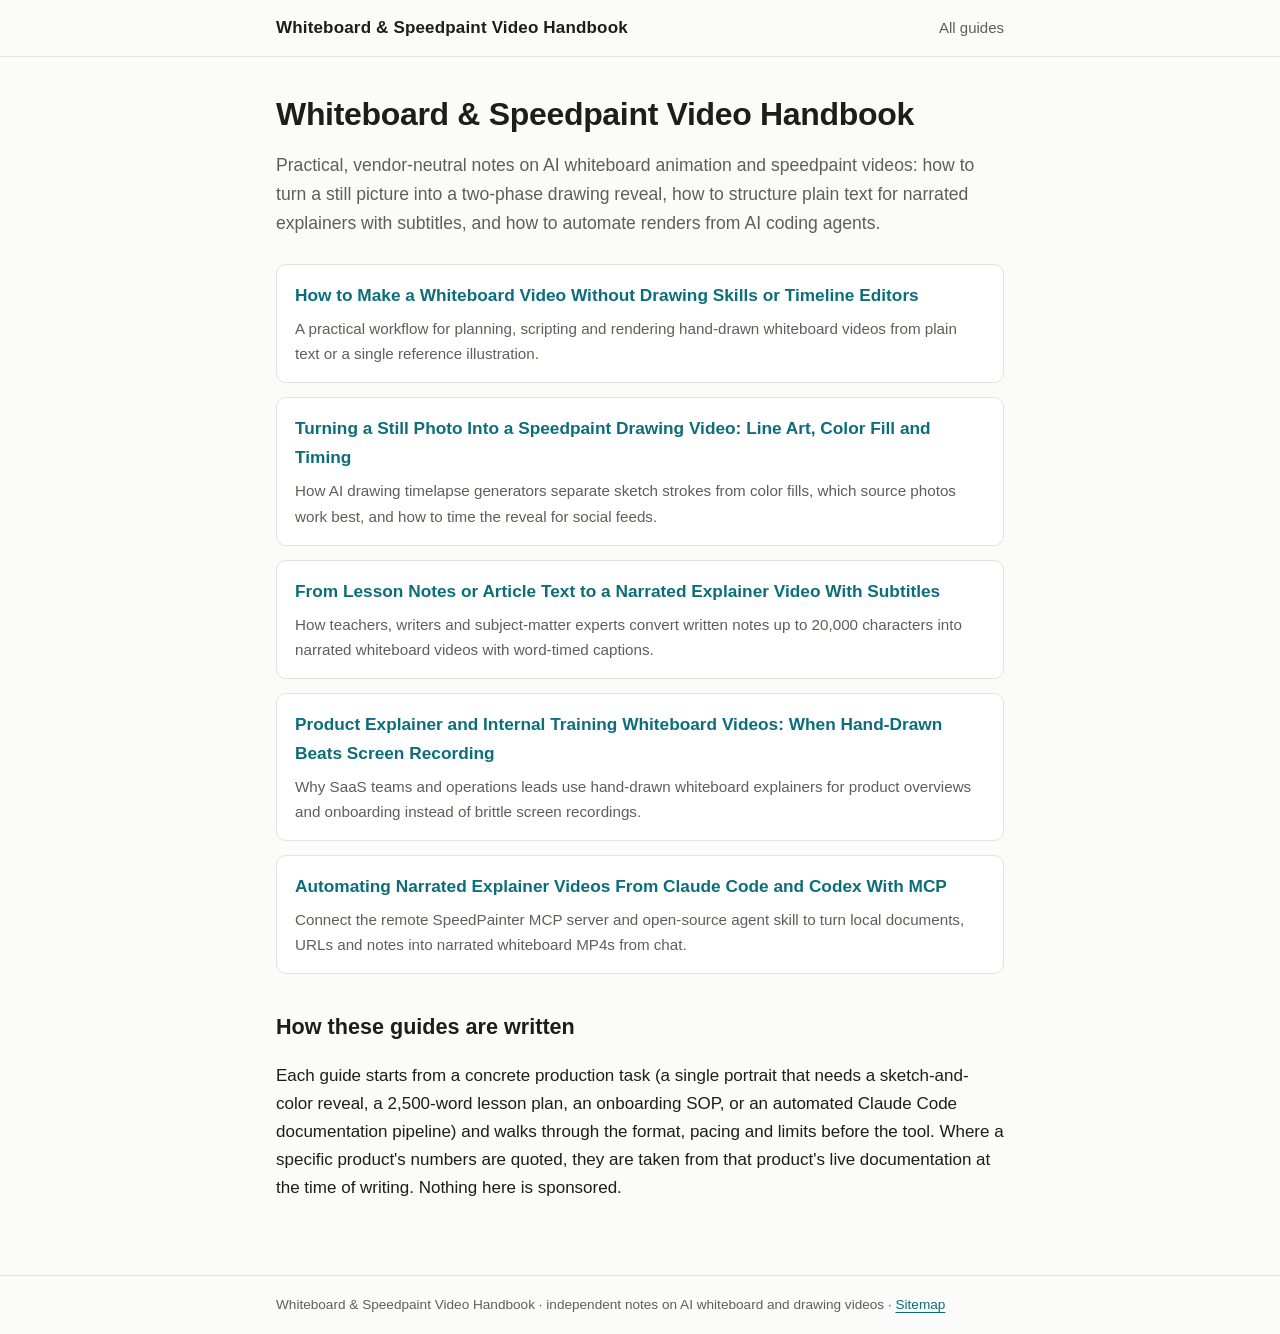
==== index.html @ c92f27d4 "Initial publish: Whiteboard & Speedpaint Video Handbook" ====
<!doctype html>
<html lang="en">
<head>
<meta charset="utf-8">
<meta name="viewport" content="width=device-width,initial-scale=1">
<title>Whiteboard & Speedpaint Video Handbook: practical AI whiteboard and drawing video guides</title>
<meta name="description" content="Vendor-neutral guides on making whiteboard videos, converting photos to speedpaint drawing timelapses, turning text into narrated explainers, product/training videos and MCP automation.">
<link rel="canonical" href="https://arkyu2077.github.io/whiteboard-video-guide/">
<meta property="og:title" content="Whiteboard & Speedpaint Video Handbook: practical AI whiteboard and drawing video guides">
<meta property="og:description" content="Vendor-neutral guides on making whiteboard videos, converting photos to speedpaint drawing timelapses, turning text into narrated explainers, product/training videos and MCP automation.">
<meta property="og:type" content="website">
<meta property="og:url" content="https://arkyu2077.github.io/whiteboard-video-guide/">

<link rel="stylesheet" href="style.css">
</head>
<body>
<header><div class="wrap"><a class="brand" href="index.html">Whiteboard & Speedpaint Video Handbook</a><nav><a href="index.html">All guides</a></nav></div></header>
<main><div class="wrap">
<h1>Whiteboard & Speedpaint Video Handbook</h1>
<p class="lead">Practical, vendor-neutral notes on AI whiteboard animation and speedpaint videos: how to turn a still picture into a two-phase drawing reveal, how to structure plain text for narrated explainers with subtitles, and how to automate renders from AI coding agents.</p>
<ul class="cards"><li><a href="how-to-make-whiteboard-video.html">How to Make a Whiteboard Video Without Drawing Skills or Timeline Editors</a><p>A practical workflow for planning, scripting and rendering hand-drawn whiteboard videos from plain text or a single reference illustration.</p></li><li><a href="photo-to-speedpaint-drawing-video.html">Turning a Still Photo Into a Speedpaint Drawing Video: Line Art, Color Fill and Timing</a><p>How AI drawing timelapse generators separate sketch strokes from color fills, which source photos work best, and how to time the reveal for social feeds.</p></li><li><a href="text-to-narrated-explainer-video.html">From Lesson Notes or Article Text to a Narrated Explainer Video With Subtitles</a><p>How teachers, writers and subject-matter experts convert written notes up to 20,000 characters into narrated whiteboard videos with word-timed captions.</p></li><li><a href="product-demo-and-training-whiteboard-videos.html">Product Explainer and Internal Training Whiteboard Videos: When Hand-Drawn Beats Screen Recording</a><p>Why SaaS teams and operations leads use hand-drawn whiteboard explainers for product overviews and onboarding instead of brittle screen recordings.</p></li><li><a href="automate-explainer-videos-with-claude-mcp.html">Automating Narrated Explainer Videos From Claude Code and Codex With MCP</a><p>Connect the remote SpeedPainter MCP server and open-source agent skill to turn local documents, URLs and notes into narrated whiteboard MP4s from chat.</p></li></ul>
<h2>How these guides are written</h2>
<p>Each guide starts from a concrete production task (a single portrait that needs a sketch-and-color reveal, a 2,500-word lesson plan, an onboarding SOP, or an automated Claude Code documentation pipeline) and walks through the format, pacing and limits before the tool. Where a specific product's numbers are quoted, they are taken from that product's live documentation at the time of writing. Nothing here is sponsored.</p>

</div></main>
<footer><div class="wrap">Whiteboard & Speedpaint Video Handbook · independent notes on AI whiteboard and drawing videos · <a href="sitemap.xml">Sitemap</a></div></footer>
</body>
</html>
---- style.css ----
:root{--bg:#fbfbf9;--fg:#1d1d1b;--muted:#5f5f58;--accent:#0b6e7a;--line:#e3e2dc;--card:#fff}
@media (prefers-color-scheme:dark){:root{--bg:#141413;--fg:#ecebe6;--muted:#a7a69e;--accent:#5cc3cf;--line:#2c2c2a;--card:#1c1c1b}}
*{box-sizing:border-box}html{-webkit-text-size-adjust:100%}
body{margin:0;background:var(--bg);color:var(--fg);font:17px/1.65 -apple-system,BlinkMacSystemFont,"Segoe UI",Roboto,Helvetica,Arial,sans-serif}
a{color:var(--accent);text-decoration:underline;text-underline-offset:3px}
header{border-bottom:1px solid var(--line)}
.wrap{max-width:760px;margin:0 auto;padding:0 16px}
header .wrap{display:flex;align-items:center;justify-content:space-between;gap:16px;padding:14px 16px;flex-wrap:wrap}
.brand{font-weight:700;text-decoration:none;color:var(--fg);letter-spacing:.01em}
nav a{color:var(--muted);text-decoration:none;margin-left:14px;font-size:15px}
nav a:hover{color:var(--accent)}
main{padding:32px 0 56px}
h1{font-size:2rem;line-height:1.2;margin:.2em 0 .4em;letter-spacing:-.01em}
h2{font-size:1.35rem;margin:1.6em 0 .5em}
.meta{color:var(--muted);font-size:.9rem;margin-bottom:1.4em}
.lead{font-size:1.1rem;color:var(--muted)}
figure{margin:1.6em 0}figure img{width:100%;height:auto;border-radius:8px;border:1px solid var(--line);display:block}
figcaption{color:var(--muted);font-size:.85rem;margin-top:.5em}
table{border-collapse:collapse;width:100%;margin:1em 0;font-size:.95rem}
th,td{border:1px solid var(--line);padding:8px 10px;text-align:left;vertical-align:top}
th{background:var(--card)}
code{background:var(--card);border:1px solid var(--line);border-radius:4px;padding:1px 5px;font-size:.9em}
ul,ol{padding-left:1.3em}li{margin:.35em 0}
.cards{list-style:none;padding:0;margin:1.5em 0;display:grid;gap:14px}
.cards li{border:1px solid var(--line);border-radius:10px;padding:16px 18px;background:var(--card);margin:0}
.cards a{font-weight:600;text-decoration:none;font-size:1.08rem}
.cards p{margin:.4em 0 0;color:var(--muted);font-size:.95rem}
footer{border-top:1px solid var(--line);color:var(--muted);font-size:.85rem}
footer .wrap{padding:18px 16px}
@media (max-width:480px){h1{font-size:1.55rem}body{font-size:16px}}
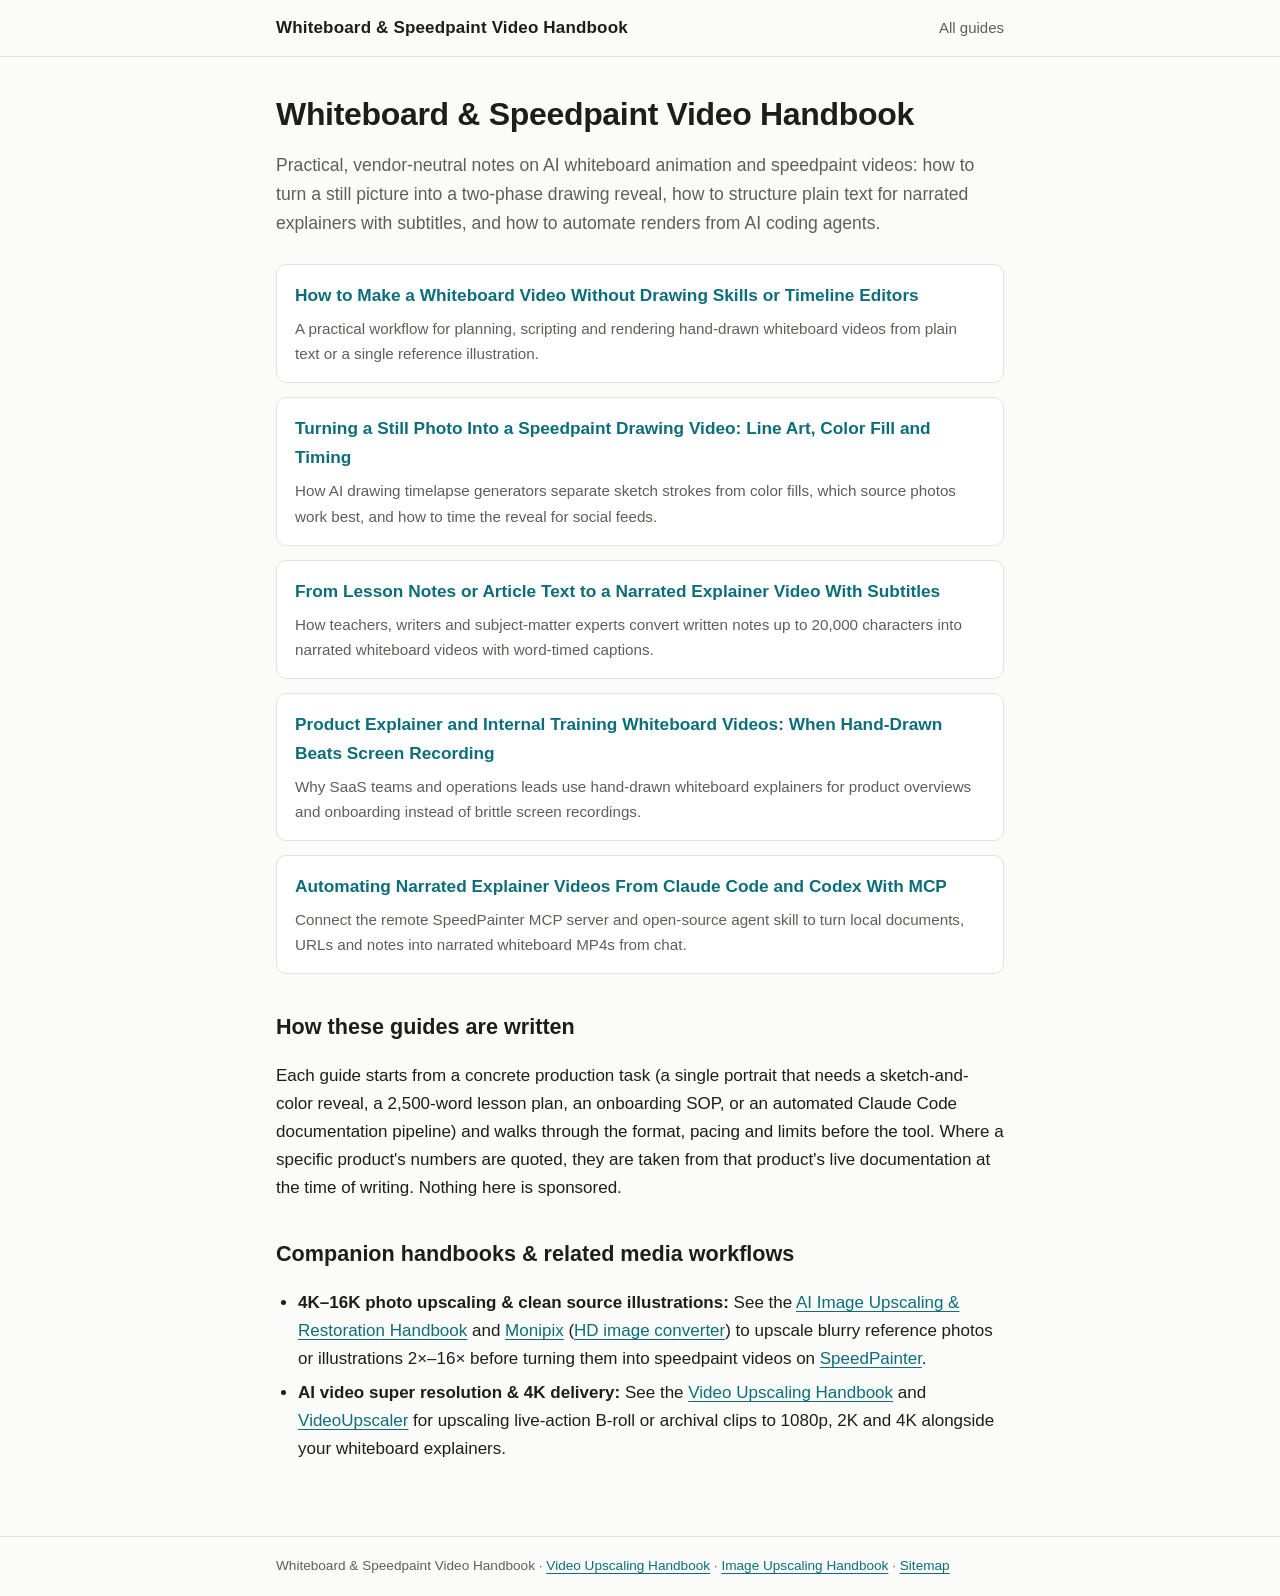
==== commit df62fcbf: "Add cross-links to companion handbooks and related media workflows" ====
--- a/index.html
+++ b/index.html
@@ -22,7 +22,13 @@
 <h2>How these guides are written</h2>
 <p>Each guide starts from a concrete production task (a single portrait that needs a sketch-and-color reveal, a 2,500-word lesson plan, an onboarding SOP, or an automated Claude Code documentation pipeline) and walks through the format, pacing and limits before the tool. Where a specific product's numbers are quoted, they are taken from that product's live documentation at the time of writing. Nothing here is sponsored.</p>
 
+<h2>Companion handbooks &amp; related media workflows</h2>
+<ul>
+<li><strong>4K–16K photo upscaling &amp; clean source illustrations:</strong> See the <a href="https://arkyu2077.github.io/image-upscaling-guide/">AI Image Upscaling &amp; Restoration Handbook</a> and <a href="https://monipix.com">Monipix</a> (<a href="https://monipix.com/tools/hd-image-converter">HD image converter</a>) to upscale blurry reference photos or illustrations 2×–16× before turning them into speedpaint videos on <a href="https://www.speedpainter.org">SpeedPainter</a>.</li>
+<li><strong>AI video super resolution &amp; 4K delivery:</strong> See the <a href="https://arkyu2077.github.io/video-upscaling-guide/">Video Upscaling Handbook</a> and <a href="https://videoupscaler.co">VideoUpscaler</a> for upscaling live-action B-roll or archival clips to 1080p, 2K and 4K alongside your whiteboard explainers.</li>
+</ul>
+
 </div></main>
-<footer><div class="wrap">Whiteboard & Speedpaint Video Handbook · independent notes on AI whiteboard and drawing videos · <a href="sitemap.xml">Sitemap</a></div></footer>
+<footer><div class="wrap">Whiteboard &amp; Speedpaint Video Handbook · <a href="https://arkyu2077.github.io/video-upscaling-guide/">Video Upscaling Handbook</a> · <a href="https://arkyu2077.github.io/image-upscaling-guide/">Image Upscaling Handbook</a> · <a href="sitemap.xml">Sitemap</a></div></footer>
 </body>
 </html>
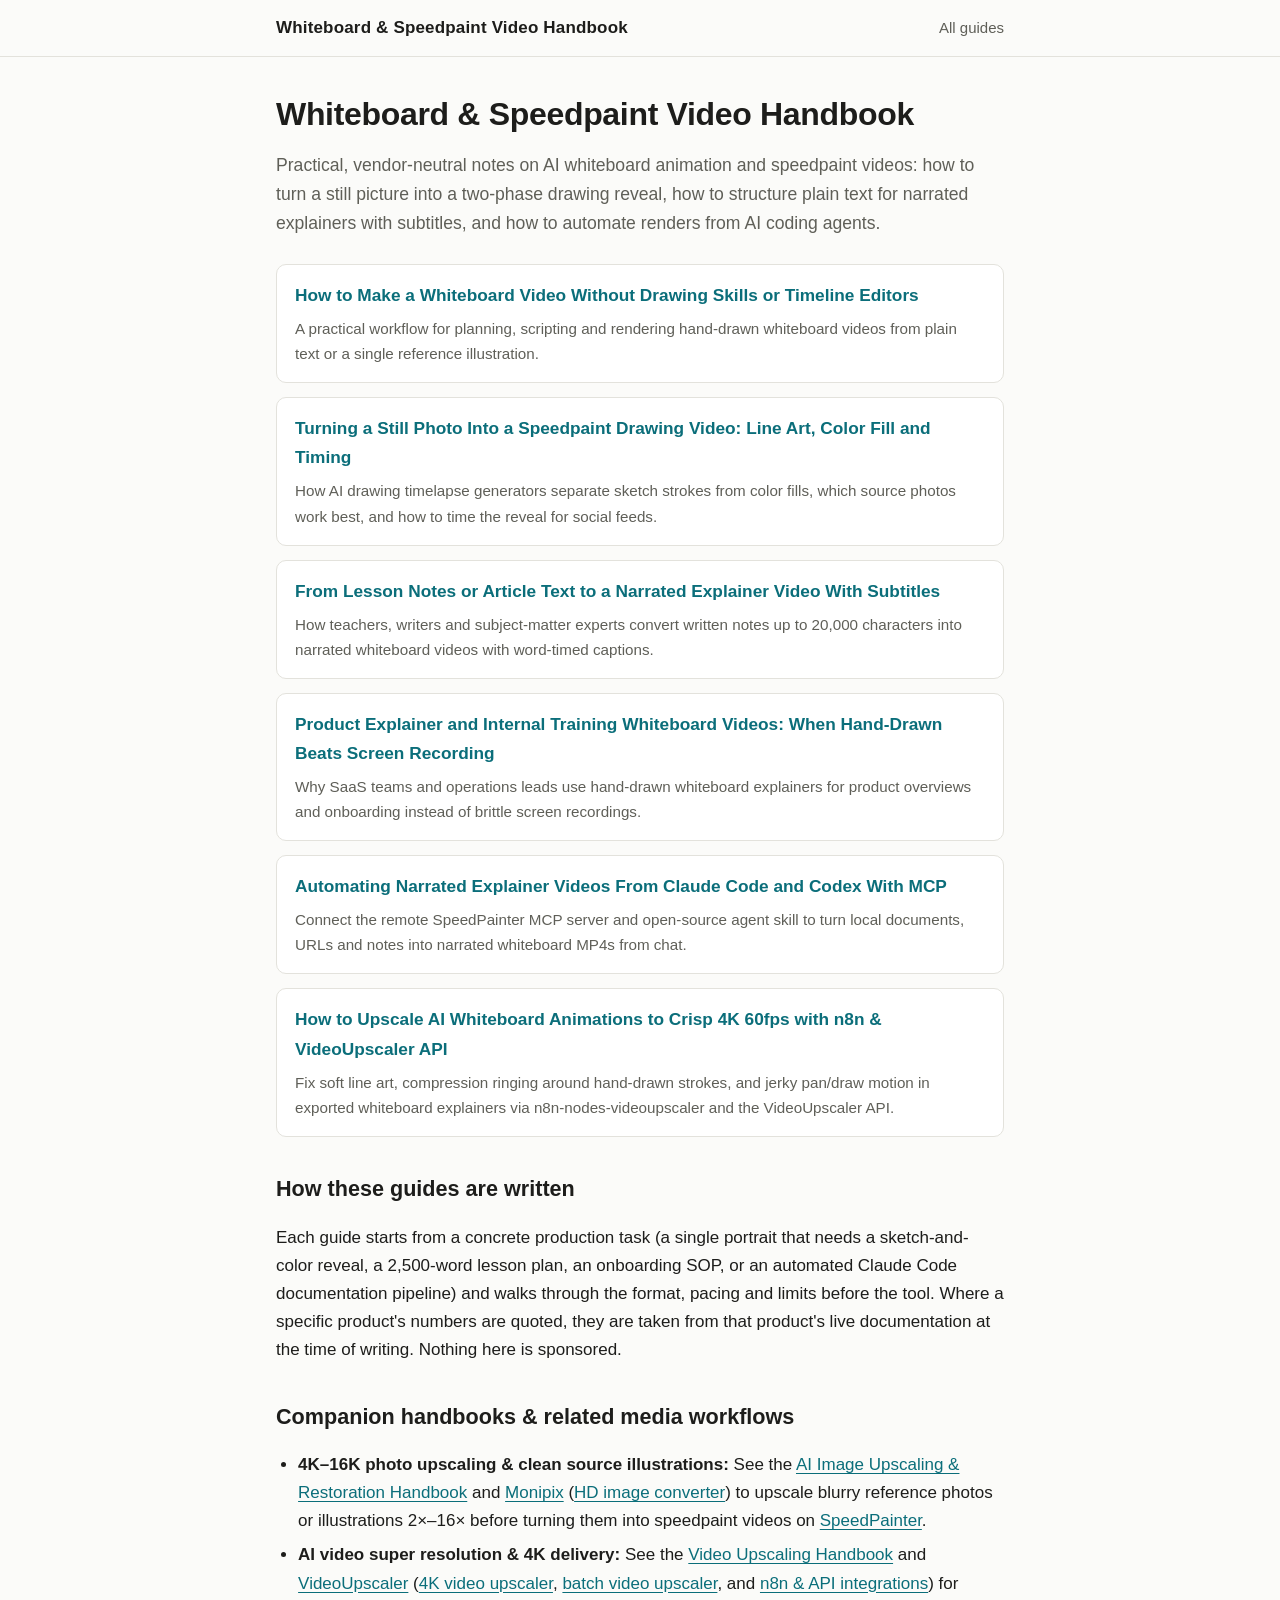
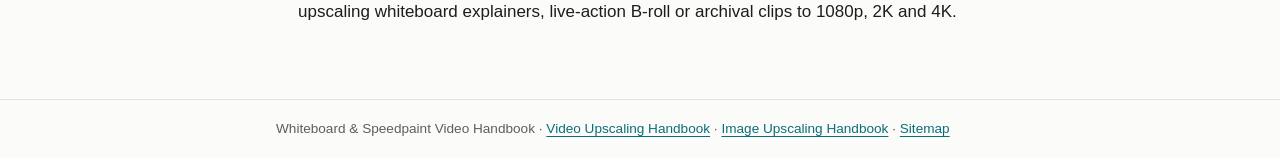
==== commit c46a0f45: "Add guide on upscaling AI whiteboard animations to 4K 60fps with n8n and VideoUpscaler API" ====
--- a/index.html
+++ b/index.html
@@ -18,14 +18,14 @@
 <main><div class="wrap">
 <h1>Whiteboard & Speedpaint Video Handbook</h1>
 <p class="lead">Practical, vendor-neutral notes on AI whiteboard animation and speedpaint videos: how to turn a still picture into a two-phase drawing reveal, how to structure plain text for narrated explainers with subtitles, and how to automate renders from AI coding agents.</p>
-<ul class="cards"><li><a href="how-to-make-whiteboard-video.html">How to Make a Whiteboard Video Without Drawing Skills or Timeline Editors</a><p>A practical workflow for planning, scripting and rendering hand-drawn whiteboard videos from plain text or a single reference illustration.</p></li><li><a href="photo-to-speedpaint-drawing-video.html">Turning a Still Photo Into a Speedpaint Drawing Video: Line Art, Color Fill and Timing</a><p>How AI drawing timelapse generators separate sketch strokes from color fills, which source photos work best, and how to time the reveal for social feeds.</p></li><li><a href="text-to-narrated-explainer-video.html">From Lesson Notes or Article Text to a Narrated Explainer Video With Subtitles</a><p>How teachers, writers and subject-matter experts convert written notes up to 20,000 characters into narrated whiteboard videos with word-timed captions.</p></li><li><a href="product-demo-and-training-whiteboard-videos.html">Product Explainer and Internal Training Whiteboard Videos: When Hand-Drawn Beats Screen Recording</a><p>Why SaaS teams and operations leads use hand-drawn whiteboard explainers for product overviews and onboarding instead of brittle screen recordings.</p></li><li><a href="automate-explainer-videos-with-claude-mcp.html">Automating Narrated Explainer Videos From Claude Code and Codex With MCP</a><p>Connect the remote SpeedPainter MCP server and open-source agent skill to turn local documents, URLs and notes into narrated whiteboard MP4s from chat.</p></li></ul>
+<ul class="cards"><li><a href="how-to-make-whiteboard-video.html">How to Make a Whiteboard Video Without Drawing Skills or Timeline Editors</a><p>A practical workflow for planning, scripting and rendering hand-drawn whiteboard videos from plain text or a single reference illustration.</p></li><li><a href="photo-to-speedpaint-drawing-video.html">Turning a Still Photo Into a Speedpaint Drawing Video: Line Art, Color Fill and Timing</a><p>How AI drawing timelapse generators separate sketch strokes from color fills, which source photos work best, and how to time the reveal for social feeds.</p></li><li><a href="text-to-narrated-explainer-video.html">From Lesson Notes or Article Text to a Narrated Explainer Video With Subtitles</a><p>How teachers, writers and subject-matter experts convert written notes up to 20,000 characters into narrated whiteboard videos with word-timed captions.</p></li><li><a href="product-demo-and-training-whiteboard-videos.html">Product Explainer and Internal Training Whiteboard Videos: When Hand-Drawn Beats Screen Recording</a><p>Why SaaS teams and operations leads use hand-drawn whiteboard explainers for product overviews and onboarding instead of brittle screen recordings.</p></li><li><a href="automate-explainer-videos-with-claude-mcp.html">Automating Narrated Explainer Videos From Claude Code and Codex With MCP</a><p>Connect the remote SpeedPainter MCP server and open-source agent skill to turn local documents, URLs and notes into narrated whiteboard MP4s from chat.</p></li><li><a href="upscale-whiteboard-video-to-4k-automation.html">How to Upscale AI Whiteboard Animations to Crisp 4K 60fps with n8n &amp; VideoUpscaler API</a><p>Fix soft line art, compression ringing around hand-drawn strokes, and jerky pan/draw motion in exported whiteboard explainers via n8n-nodes-videoupscaler and the VideoUpscaler API.</p></li></ul>
 <h2>How these guides are written</h2>
 <p>Each guide starts from a concrete production task (a single portrait that needs a sketch-and-color reveal, a 2,500-word lesson plan, an onboarding SOP, or an automated Claude Code documentation pipeline) and walks through the format, pacing and limits before the tool. Where a specific product's numbers are quoted, they are taken from that product's live documentation at the time of writing. Nothing here is sponsored.</p>
 
 <h2>Companion handbooks &amp; related media workflows</h2>
 <ul>
 <li><strong>4K–16K photo upscaling &amp; clean source illustrations:</strong> See the <a href="https://arkyu2077.github.io/image-upscaling-guide/">AI Image Upscaling &amp; Restoration Handbook</a> and <a href="https://monipix.com">Monipix</a> (<a href="https://monipix.com/tools/hd-image-converter">HD image converter</a>) to upscale blurry reference photos or illustrations 2×–16× before turning them into speedpaint videos on <a href="https://www.speedpainter.org">SpeedPainter</a>.</li>
-<li><strong>AI video super resolution &amp; 4K delivery:</strong> See the <a href="https://arkyu2077.github.io/video-upscaling-guide/">Video Upscaling Handbook</a> and <a href="https://videoupscaler.co">VideoUpscaler</a> for upscaling live-action B-roll or archival clips to 1080p, 2K and 4K alongside your whiteboard explainers.</li>
+<li><strong>AI video super resolution &amp; 4K delivery:</strong> See the <a href="https://arkyu2077.github.io/video-upscaling-guide/">Video Upscaling Handbook</a> and <a href="https://videoupscaler.co">VideoUpscaler</a> (<a href="https://videoupscaler.co/4k-video-upscaler">4K video upscaler</a>, <a href="https://videoupscaler.co/batch-video-upscaler">batch video upscaler</a>, and <a href="https://videoupscaler.co/integrations">n8n &amp; API integrations</a>) for upscaling whiteboard explainers, live-action B-roll or archival clips to 1080p, 2K and 4K.</li>
 </ul>
 
 </div></main>
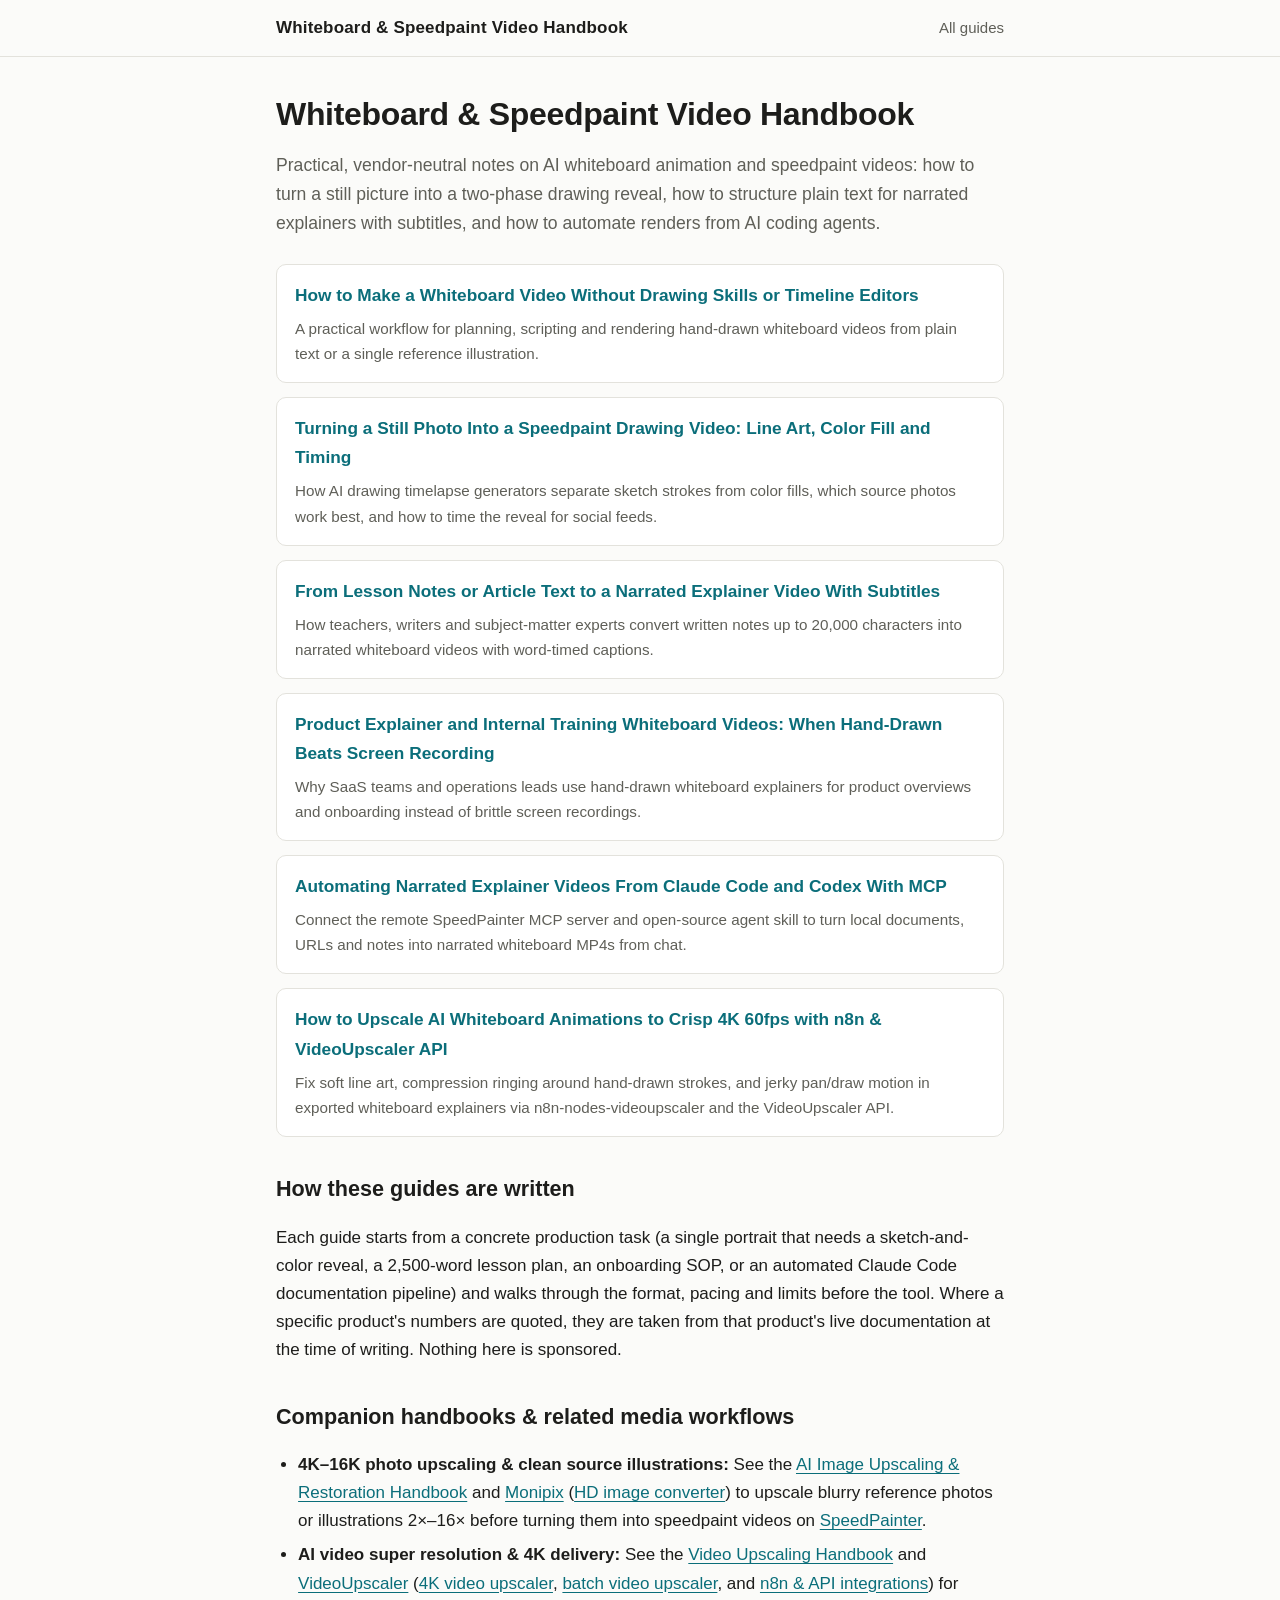
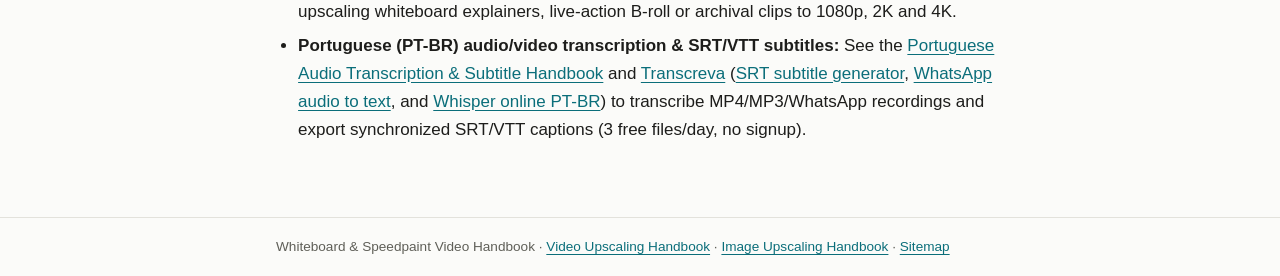
==== commit 43cadff9: "Add cross-links to PT-BR Audio Transcription & Subtitle Handbook and Transcreva" ====
--- a/index.html
+++ b/index.html
@@ -26,6 +26,7 @@
 <ul>
 <li><strong>4K–16K photo upscaling &amp; clean source illustrations:</strong> See the <a href="https://arkyu2077.github.io/image-upscaling-guide/">AI Image Upscaling &amp; Restoration Handbook</a> and <a href="https://monipix.com">Monipix</a> (<a href="https://monipix.com/tools/hd-image-converter">HD image converter</a>) to upscale blurry reference photos or illustrations 2×–16× before turning them into speedpaint videos on <a href="https://www.speedpainter.org">SpeedPainter</a>.</li>
 <li><strong>AI video super resolution &amp; 4K delivery:</strong> See the <a href="https://arkyu2077.github.io/video-upscaling-guide/">Video Upscaling Handbook</a> and <a href="https://videoupscaler.co">VideoUpscaler</a> (<a href="https://videoupscaler.co/4k-video-upscaler">4K video upscaler</a>, <a href="https://videoupscaler.co/batch-video-upscaler">batch video upscaler</a>, and <a href="https://videoupscaler.co/integrations">n8n &amp; API integrations</a>) for upscaling whiteboard explainers, live-action B-roll or archival clips to 1080p, 2K and 4K.</li>
+<li><strong>Portuguese (PT-BR) audio/video transcription &amp; SRT/VTT subtitles:</strong> See the <a href="https://arkyu2077.github.io/guia-transcricao-audio/">Portuguese Audio Transcription &amp; Subtitle Handbook</a> and <a href="https://transcreva.net/">Transcreva</a> (<a href="https://transcreva.net/legenda-srt">SRT subtitle generator</a>, <a href="https://transcreva.net/transcrever-audio-whatsapp">WhatsApp audio to text</a>, and <a href="https://transcreva.net/whisper-online">Whisper online PT-BR</a>) to transcribe MP4/MP3/WhatsApp recordings and export synchronized SRT/VTT captions (3 free files/day, no signup).</li>
 </ul>
 
 </div></main>
